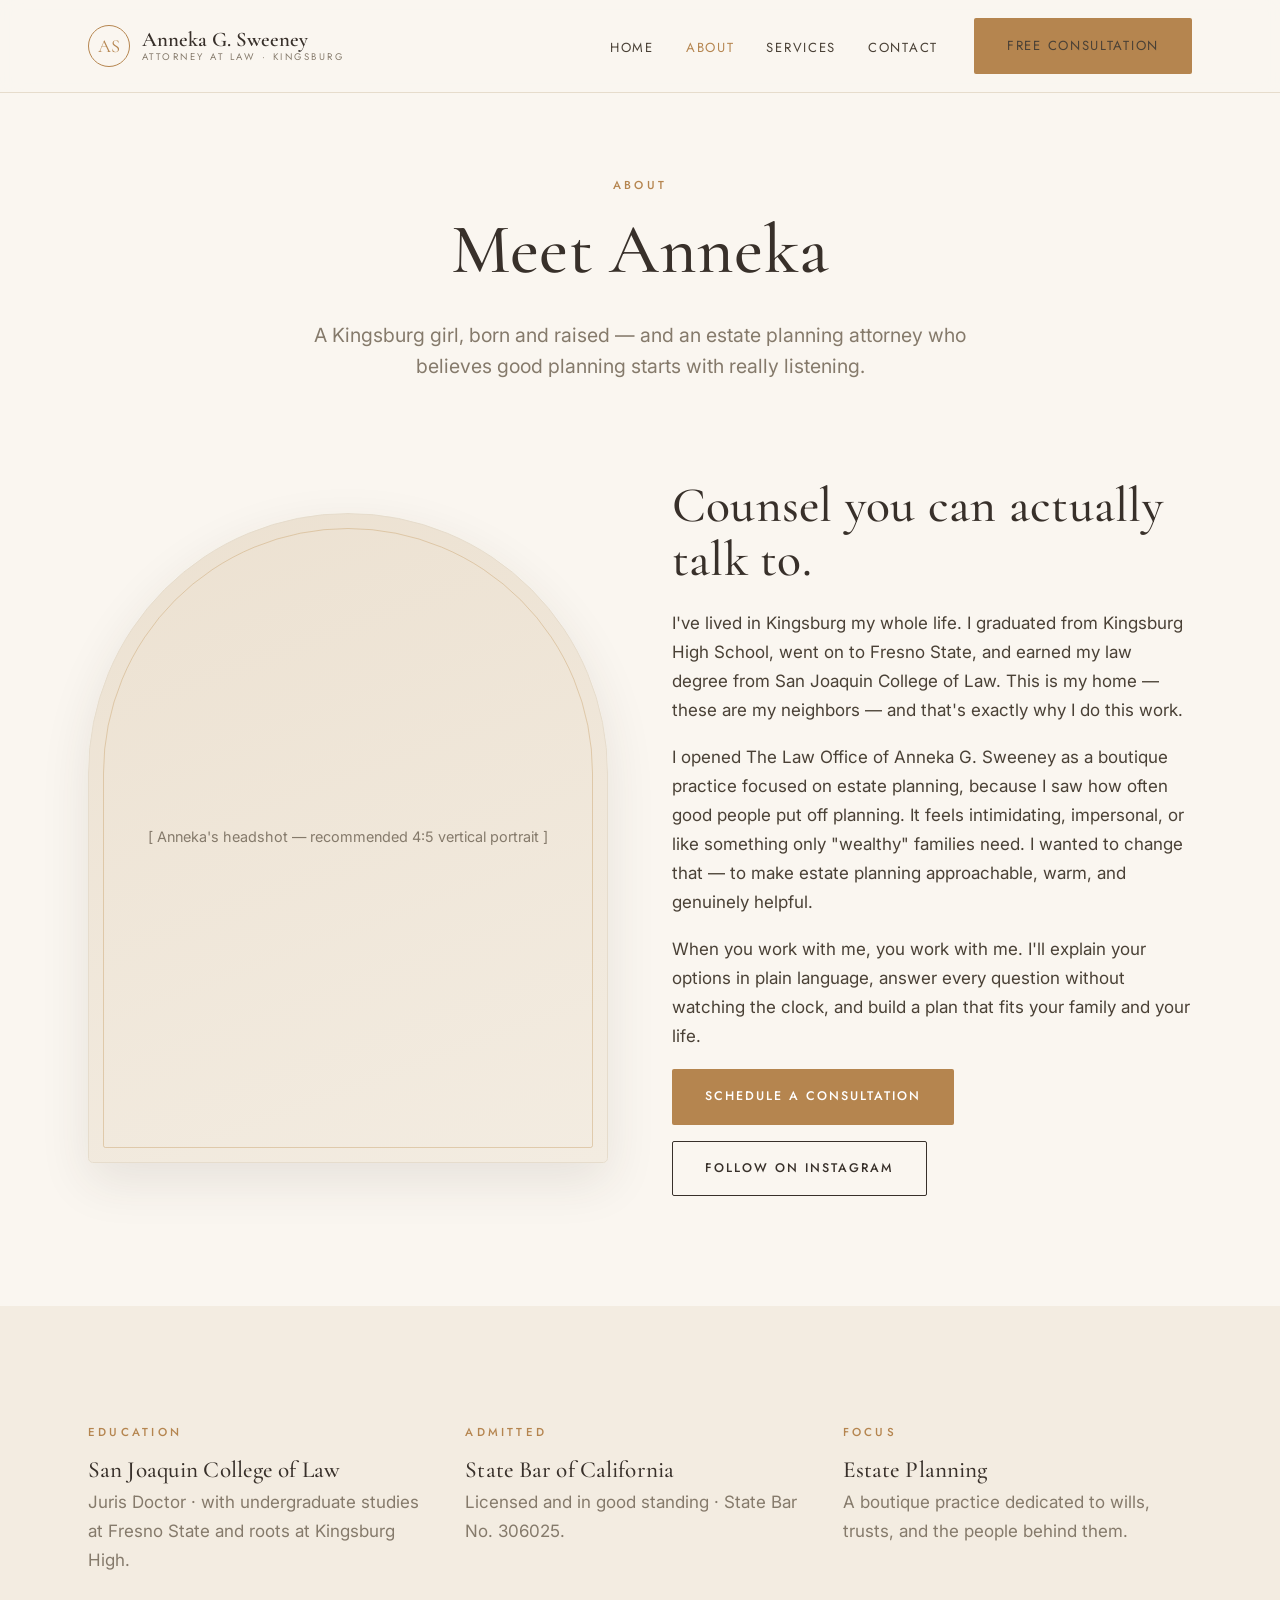
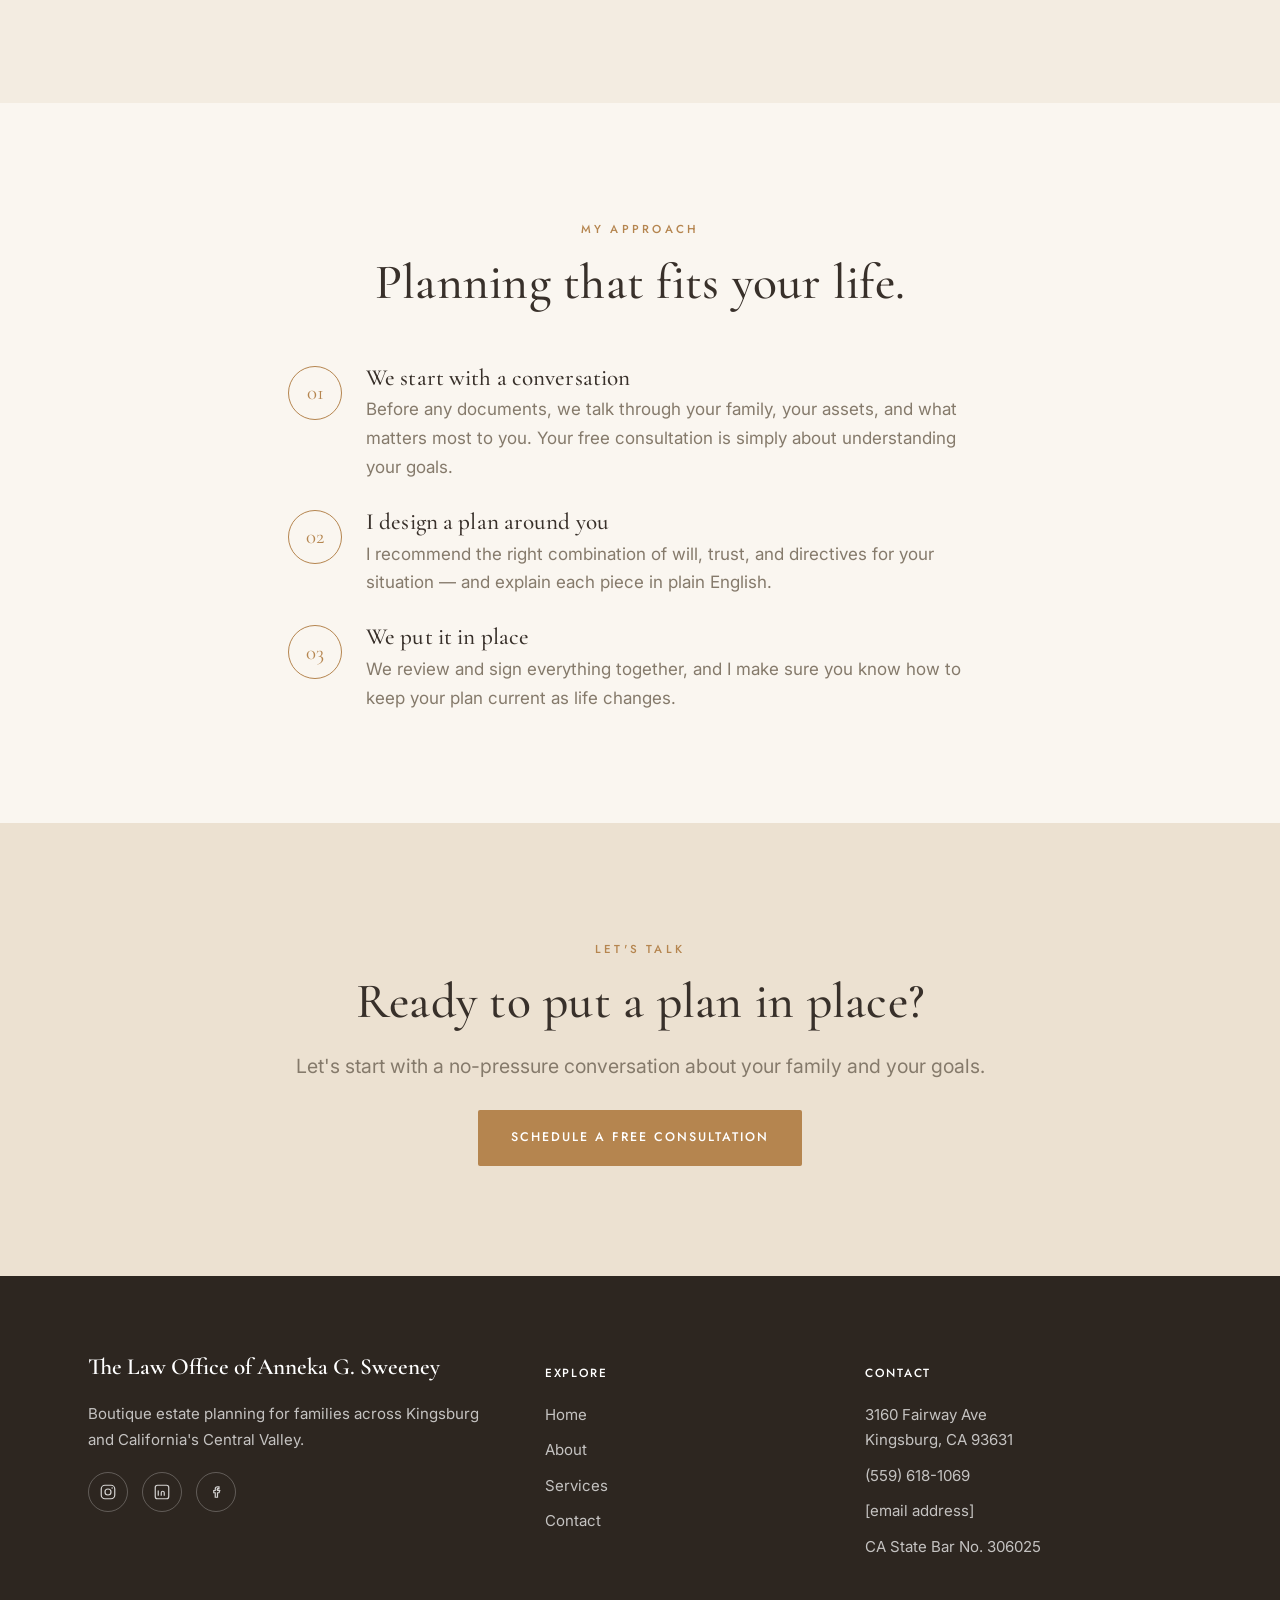
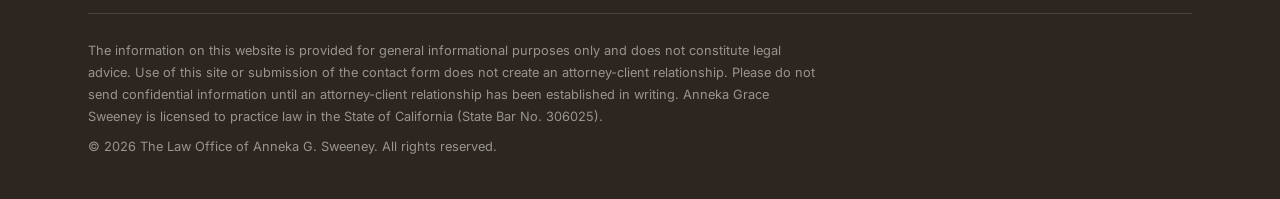
==== about.html @ fdfd40b7 "Initial site: The Law Office of Anneka G. Sweeney Static multi-page estate-planning site (Home/About" ====
<!DOCTYPE html>
<html lang="en">
<head>
  <meta charset="UTF-8" />
  <meta name="viewport" content="width=device-width, initial-scale=1.0" />
  <title>About Anneka G. Sweeney — Estate Planning Attorney in Kingsburg, CA</title>
  <meta name="description" content="Meet Anneka Grace Sweeney, a Kingsburg-raised estate planning attorney offering warm, personal counsel to Central Valley families." />
  <link rel="icon" href="favicon.svg" type="image/svg+xml" />
  <link rel="preconnect" href="https://fonts.googleapis.com" />
  <link rel="preconnect" href="https://fonts.gstatic.com" crossorigin />
  <link href="https://fonts.googleapis.com/css2?family=Cormorant+Garamond:ital,wght@0,400;0,500;0,600;1,400;1,500&family=Inter:wght@400;500&family=Jost:wght@300;400;500&display=swap" rel="stylesheet" />
  <link rel="stylesheet" href="css/styles.css" />
</head>
<body>
  <header class="site-header">
    <nav class="nav">
      <a href="index.html" class="brand" aria-label="The Law Office of Anneka G. Sweeney — home">
        <span class="brand__mark">AS</span>
        <span class="brand__text">
          <span class="brand__name">Anneka G. Sweeney</span>
          <span class="brand__tag">Attorney at Law · Kingsburg</span>
        </span>
      </a>
      <button class="nav__toggle" aria-label="Toggle menu" aria-expanded="false">
        <span></span><span></span><span></span>
      </button>
      <ul class="nav__links">
        <li><a href="index.html">Home</a></li>
        <li><a href="about.html" class="active">About</a></li>
        <li><a href="services.html">Services</a></li>
        <li><a href="contact.html">Contact</a></li>
        <li class="nav__cta"><a href="contact.html" class="btn btn--primary">Free Consultation</a></li>
      </ul>
    </nav>
  </header>

  <!-- ===== Page hero ===== -->
  <section class="section section--tight">
    <div class="container narrow center">
      <span class="eyebrow">About</span>
      <h1>Meet Anneka</h1>
      <p class="lead">A Kingsburg girl, born and raised — and an estate planning attorney who believes good planning starts with really listening.</p>
    </div>
  </section>

  <!-- ===== Bio ===== -->
  <section class="section" style="padding-top:0;">
    <div class="container split">
      <div class="reveal">
        <div class="portrait-arch">
          [ Anneka's headshot — recommended 4:5 vertical portrait ]
        </div>
      </div>
      <div class="reveal">
        <h2>Counsel you can actually talk to.</h2>
        <p>I've lived in Kingsburg my whole life. I graduated from Kingsburg High School, went on to Fresno State, and earned my law degree from San Joaquin College of Law. This is my home — these are my neighbors — and that's exactly why I do this work.</p>
        <p>I opened The Law Office of Anneka G. Sweeney as a boutique practice focused on estate planning, because I saw how often good people put off planning. It feels intimidating, impersonal, or like something only "wealthy" families need. I wanted to change that — to make estate planning approachable, warm, and genuinely helpful.</p>
        <p>When you work with me, you work with me. I'll explain your options in plain language, answer every question without watching the clock, and build a plan that fits your family and your life.</p>
        <div class="btn-row">
          <a href="contact.html" class="btn btn--primary">Schedule a Consultation</a>
          <a href="https://www.instagram.com/annekagrace" target="_blank" rel="noopener" class="btn btn--ghost">Follow on Instagram</a>
        </div>
      </div>
    </div>
  </section>

  <!-- ===== Credentials ===== -->
  <section class="section section--cream">
    <div class="container">
      <div class="grid grid--3">
        <div class="reveal">
          <span class="eyebrow">Education</span>
          <h3 style="margin-bottom:.2em;">San Joaquin College of Law</h3>
          <p style="color:var(--muted)">Juris Doctor · with undergraduate studies at Fresno State and roots at Kingsburg High.</p>
        </div>
        <div class="reveal">
          <span class="eyebrow">Admitted</span>
          <h3 style="margin-bottom:.2em;">State Bar of California</h3>
          <p style="color:var(--muted)">Licensed and in good standing · State Bar No. 306025.</p>
        </div>
        <div class="reveal">
          <span class="eyebrow">Focus</span>
          <h3 style="margin-bottom:.2em;">Estate Planning</h3>
          <p style="color:var(--muted)">A boutique practice dedicated to wills, trusts, and the people behind them.</p>
        </div>
      </div>
    </div>
  </section>

  <!-- ===== Approach ===== -->
  <section class="section">
    <div class="container narrow">
      <div class="sec-head center reveal">
        <span class="eyebrow">My Approach</span>
        <h2>Planning that fits your life.</h2>
      </div>
      <div class="steps">
        <div class="step reveal">
          <div>
            <h3>We start with a conversation</h3>
            <p>Before any documents, we talk through your family, your assets, and what matters most to you. Your free consultation is simply about understanding your goals.</p>
          </div>
        </div>
        <div class="step reveal">
          <div>
            <h3>I design a plan around you</h3>
            <p>I recommend the right combination of will, trust, and directives for your situation — and explain each piece in plain English.</p>
          </div>
        </div>
        <div class="step reveal">
          <div>
            <h3>We put it in place</h3>
            <p>We review and sign everything together, and I make sure you know how to keep your plan current as life changes.</p>
          </div>
        </div>
      </div>
    </div>
  </section>

  <!-- ===== CTA ===== -->
  <section class="section cta-band">
    <div class="container narrow reveal">
      <span class="eyebrow">Let's Talk</span>
      <h2>Ready to put a plan in place?</h2>
      <p class="lead" style="margin-bottom:28px;">Let's start with a no-pressure conversation about your family and your goals.</p>
      <a href="contact.html" class="btn btn--primary">Schedule a Free Consultation</a>
    </div>
  </section>

  <!-- ===== Footer ===== -->
  <footer class="site-footer">
    <div class="container">
      <div class="footer-grid">
        <div class="footer-brand">
          <span class="brand__name" style="font-family:var(--serif);">The Law Office of Anneka G. Sweeney</span>
          <p style="margin-top:14px;">Boutique estate planning for families across Kingsburg and California's Central Valley.</p>
          <div class="social">
            <a href="https://www.instagram.com/annekagrace" target="_blank" rel="noopener" aria-label="Instagram">
              <svg viewBox="0 0 24 24" fill="none" stroke="currentColor" stroke-width="1.6"><rect x="3" y="3" width="18" height="18" rx="5"/><circle cx="12" cy="12" r="4"/><circle cx="17.5" cy="6.5" r="1" fill="currentColor" stroke="none"/></svg>
            </a>
            <a href="#" target="_blank" rel="noopener" aria-label="LinkedIn (add URL)">
              <svg viewBox="0 0 24 24" fill="none" stroke="currentColor" stroke-width="1.6"><rect x="3" y="3" width="18" height="18" rx="3"/><path d="M7 10v7M7 7v.01M11 17v-4a2 2 0 014 0v4"/></svg>
            </a>
            <a href="#" target="_blank" rel="noopener" aria-label="Facebook (add URL)">
              <svg viewBox="0 0 24 24" fill="none" stroke="currentColor" stroke-width="1.6"><path d="M14 8h2V5h-2a3 3 0 00-3 3v2H9v3h2v6h3v-6h2l1-3h-3V8a1 1 0 011-1z"/></svg>
            </a>
          </div>
        </div>
        <div>
          <h4>Explore</h4>
          <ul>
            <li><a href="index.html">Home</a></li>
            <li><a href="about.html">About</a></li>
            <li><a href="services.html">Services</a></li>
            <li><a href="contact.html">Contact</a></li>
          </ul>
        </div>
        <div>
          <h4>Contact</h4>
          <ul>
            <li>3160 Fairway Ave<br />Kingsburg, CA 93631</li>
            <li><a href="tel:+15596181069">(559) 618-1069</a></li>
            <li><a href="mailto:[email]">[email&nbsp;address]</a></li>
            <li>CA State Bar No. 306025</li>
          </ul>
        </div>
      </div>
      <div class="footer-bottom">
        <p class="disclaimer">The information on this website is provided for general informational purposes only and does not constitute legal advice. Use of this site or submission of the contact form does not create an attorney-client relationship. Please do not send confidential information until an attorney-client relationship has been established in writing. Anneka Grace Sweeney is licensed to practice law in the State of California (State Bar No. 306025).</p>
        <p>&copy; <span id="year"></span> The Law Office of Anneka G. Sweeney. All rights reserved.</p>
      </div>
    </div>
  </footer>

  <script src="js/main.js"></script>
</body>
</html>
---- css/styles.css ----
/* =========================================================
   The Law Office of Anneka G. Sweeney
   Aesthetic: light · warm · airy · boutique  (inspired by @annekagrace)
   Type: Cormorant Garamond (display) · Jost (labels) · Inter (body)
   ========================================================= */

:root {
  --ivory: #faf6f0;      /* page background */
  --cream: #f3ece1;      /* alternating sections */
  --sand:  #ece1d1;      /* deeper warm neutral */
  --taupe: #b9a78f;
  --accent: #b5854f;     /* warm camel / caramel */
  --accent-soft: #cda978;
  --sage: #8b9885;       /* muted sage, subtle secondary */
  --heading: #38302a;    /* warm near-black for headings */
  --ink: #4a4136;        /* body text */
  --muted: #857a6b;      /* secondary text */
  --line: #e6dccc;       /* hairlines */
  --white: #ffffff;

  --maxw: 1160px;
  --radius: 14px;
  --shadow: 0 18px 50px rgba(56, 48, 42, 0.10);
  --shadow-sm: 0 8px 24px rgba(56, 48, 42, 0.07);

  --serif: "Cormorant Garamond", Georgia, "Times New Roman", serif;
  --label: "Jost", -apple-system, BlinkMacSystemFont, "Segoe UI", sans-serif;
  --body: "Inter", -apple-system, BlinkMacSystemFont, "Segoe UI", Roboto, sans-serif;
}

/* ---------- Reset ---------- */
*, *::before, *::after { box-sizing: border-box; }
html { scroll-behavior: smooth; }
body {
  margin: 0;
  font-family: var(--body);
  color: var(--ink);
  background: var(--ivory);
  line-height: 1.7;
  font-size: 17px;
  -webkit-font-smoothing: antialiased;
  text-rendering: optimizeLegibility;
}
img { max-width: 100%; display: block; }
a { color: var(--accent); text-decoration: none; transition: color .2s ease; }
a:hover { color: var(--heading); }

h1, h2, h3 {
  font-family: var(--serif);
  font-weight: 500;
  line-height: 1.08;
  color: var(--heading);
  margin: 0 0 0.45em;
  letter-spacing: 0.005em;
}
h1 { font-size: clamp(2.6rem, 6vw, 4.4rem); }
h2 { font-size: clamp(2rem, 4.5vw, 3.1rem); }
h3 { font-size: 1.45rem; }
p { margin: 0 0 1.1em; }

.container { width: 100%; max-width: var(--maxw); margin: 0 auto; padding: 0 28px; }
.narrow { max-width: 760px; }
.center { text-align: center; }

.eyebrow {
  font-family: var(--label);
  text-transform: uppercase;
  letter-spacing: 0.28em;
  font-size: 0.72rem;
  font-weight: 500;
  color: var(--accent);
  margin-bottom: 1rem;
  display: inline-block;
}
.lead { font-size: 1.22rem; color: var(--muted); line-height: 1.6; }
.serif-accent { font-family: var(--serif); font-style: italic; color: var(--accent); }

.section { padding: 110px 0; }
.section--tight { padding: 76px 0; }
.section--cream { background: var(--cream); }
.section--sand { background: var(--sand); }

/* ---------- Buttons ---------- */
.btn {
  display: inline-block;
  font-family: var(--label);
  font-weight: 500;
  font-size: 0.78rem;
  text-transform: uppercase;
  letter-spacing: 0.16em;
  padding: 16px 32px;
  border-radius: 2px;
  border: 1px solid transparent;
  cursor: pointer;
  transition: all 0.25s ease;
}
.btn--primary { background: var(--accent); color: #fff; }
.btn--primary:hover { background: var(--heading); color: #fff; }
.btn--ghost { background: transparent; border-color: var(--heading); color: var(--heading); }
.btn--ghost:hover { background: var(--heading); color: var(--ivory); }
.btn--light { background: var(--white); color: var(--heading); border-color: var(--line); }
.btn--light:hover { background: var(--cream); }
.btn-row { display: flex; gap: 16px; flex-wrap: wrap; }

/* ---------- Header / Nav ---------- */
.site-header {
  position: sticky; top: 0; z-index: 50;
  background: rgba(250, 246, 240, 0.85);
  backdrop-filter: blur(10px);
  border-bottom: 1px solid var(--line);
}
.nav {
  display: flex; align-items: center; justify-content: space-between;
  padding: 18px 28px; max-width: var(--maxw); margin: 0 auto;
}
.brand { display: flex; align-items: center; gap: 12px; }
.brand__mark {
  width: 42px; height: 42px; flex: 0 0 auto;
  border: 1px solid var(--accent); border-radius: 50%;
  display: flex; align-items: center; justify-content: center;
  font-family: var(--serif); font-size: 1.15rem; color: var(--accent);
}
.brand__text { display: flex; flex-direction: column; line-height: 1.1; }
.brand__name { font-family: var(--serif); font-size: 1.3rem; color: var(--heading); font-weight: 600; }
.brand__tag { font-family: var(--label); font-size: 0.6rem; letter-spacing: 0.26em; text-transform: uppercase; color: var(--muted); }

.nav__links { display: flex; align-items: center; gap: 32px; list-style: none; margin: 0; padding: 0; }
.nav__links a {
  font-family: var(--label); font-weight: 400; font-size: 0.82rem;
  text-transform: uppercase; letter-spacing: 0.13em; color: var(--ink);
}
.nav__links a:hover, .nav__links a.active { color: var(--accent); }
.nav__cta { margin-left: 4px; }

.nav__toggle { display: none; background: none; border: 0; cursor: pointer; padding: 8px; }
.nav__toggle span { display: block; width: 26px; height: 1.5px; background: var(--heading); margin: 6px 0; transition: .25s; }

/* ---------- Hero ---------- */
.hero {
  background:
    radial-gradient(60% 80% at 85% 10%, rgba(205,169,120,0.18), transparent 60%),
    linear-gradient(180deg, var(--ivory), var(--cream));
  padding: 84px 0 96px;
  overflow: hidden;
}
.hero__grid { display: grid; grid-template-columns: 1.05fr 0.95fr; gap: 70px; align-items: center; }
.hero h1 { margin-bottom: 0.3em; }
.hero p { color: var(--muted); font-size: 1.2rem; max-width: 48ch; }
.hero__actions { margin-top: 34px; }

/* Arched portrait frame (boutique signature) */
.portrait-arch {
  position: relative;
  aspect-ratio: 4 / 5;
  border-radius: 999px 999px 18px 18px;
  background: linear-gradient(160deg, var(--sand), var(--cream));
  border: 1px solid var(--line);
  display: flex; align-items: center; justify-content: center;
  color: var(--muted); font-size: 0.9rem; text-align: center; padding: 28px;
  box-shadow: var(--shadow);
  overflow: hidden;
}
.portrait-arch::after {
  content: ""; position: absolute; inset: 14px;
  border: 1px solid var(--accent-soft); border-radius: 999px 999px 10px 10px;
  opacity: 0.5; pointer-events: none;
}
.portrait-arch img { width: 100%; height: 100%; object-fit: cover; }

/* ---------- Split / About ---------- */
.split { display: grid; grid-template-columns: 1fr 1fr; gap: 64px; align-items: center; }
.split--wide-text { grid-template-columns: 0.9fr 1.1fr; }

/* ---------- Cards ---------- */
.grid { display: grid; gap: 28px; }
.grid--3 { grid-template-columns: repeat(3, 1fr); }
.grid--2 { grid-template-columns: repeat(2, 1fr); }
.card {
  background: var(--white);
  border: 1px solid var(--line);
  border-radius: var(--radius);
  padding: 38px 32px;
  transition: transform .25s ease, box-shadow .25s ease;
}
.card:hover { transform: translateY(-6px); box-shadow: var(--shadow); }
.card__icon {
  width: 52px; height: 52px; border-radius: 50%;
  background: var(--cream); color: var(--accent);
  display: flex; align-items: center; justify-content: center; margin-bottom: 20px;
}
.card__icon svg { width: 24px; height: 24px; }
.card h3 { margin-bottom: 0.35em; }
.card p { color: var(--muted); margin-bottom: 0; font-size: 0.99rem; }

/* ---------- Section heading block ---------- */
.sec-head { max-width: 640px; margin: 0 auto 56px; }
.sec-head.left { margin-left: 0; }

/* ---------- Stats ---------- */
.stats { display: grid; grid-template-columns: repeat(3, 1fr); gap: 40px; text-align: center; }
.stat__num { font-family: var(--serif); font-size: 3rem; color: var(--accent); line-height: 1; margin-bottom: 8px; }
.stat__label { color: var(--muted); font-size: 0.96rem; }

/* ---------- Process ---------- */
.steps { counter-reset: step; display: grid; gap: 28px; }
.step { display: flex; gap: 24px; align-items: flex-start; }
.step::before {
  counter-increment: step; content: counter(step, decimal-leading-zero);
  flex: 0 0 auto; width: 54px; height: 54px; border-radius: 50%;
  border: 1px solid var(--accent); color: var(--accent);
  font-family: var(--serif); font-size: 1.3rem;
  display: flex; align-items: center; justify-content: center;
}
.step h3 { margin-bottom: 0.2em; }
.step p { color: var(--muted); margin-bottom: 0; }

/* ---------- Quote ---------- */
.quote { max-width: 820px; margin: 0 auto; text-align: center; }
.quote blockquote {
  font-family: var(--serif); font-style: italic; font-size: clamp(1.6rem, 3.5vw, 2.4rem);
  line-height: 1.3; color: var(--heading); margin: 0 0 24px;
}
.quote blockquote::before { content: "\201C"; color: var(--accent-soft); }
.quote blockquote::after { content: "\201D"; color: var(--accent-soft); }
.quote cite { font-family: var(--label); font-style: normal; text-transform: uppercase; letter-spacing: 0.2em; font-size: 0.78rem; color: var(--muted); }

/* ---------- Service detail list ---------- */
.service-detail { border-top: 1px solid var(--line); padding: 34px 0; display: grid; grid-template-columns: 0.4fr 1fr; gap: 30px; }
.service-detail:last-child { border-bottom: 1px solid var(--line); }
.service-detail h3 { margin: 0; color: var(--heading); }
.service-detail p { color: var(--muted); margin: 0; }

/* ---------- FAQ ---------- */
.faq { max-width: 820px; margin: 0 auto; }
.faq details {
  border-bottom: 1px solid var(--line);
  padding: 22px 0;
}
.faq summary {
  font-family: var(--serif); font-size: 1.3rem; color: var(--heading);
  cursor: pointer; list-style: none; display: flex; justify-content: space-between; align-items: center; gap: 20px;
}
.faq summary::-webkit-details-marker { display: none; }
.faq summary::after { content: "+"; font-family: var(--body); color: var(--accent); font-size: 1.5rem; transition: transform .25s ease; }
.faq details[open] summary::after { transform: rotate(45deg); }
.faq details p { color: var(--muted); margin: 16px 0 0; }

/* ---------- CTA band ---------- */
.cta-band { background: var(--sand); text-align: center; }
.cta-band .eyebrow { color: var(--accent); }

/* ---------- Contact ---------- */
.contact-grid { display: grid; grid-template-columns: 1.1fr 0.9fr; gap: 56px; align-items: start; }
.field { margin-bottom: 20px; }
.field label { display: block; font-family: var(--label); font-weight: 500; font-size: 0.74rem; text-transform: uppercase; letter-spacing: 0.1em; margin-bottom: 8px; color: var(--heading); }
.field input, .field textarea, .field select {
  width: 100%; padding: 14px 16px; border: 1px solid var(--line); border-radius: 4px;
  font-family: var(--body); font-size: 1rem; background: var(--white); color: var(--ink);
}
.field input:focus, .field textarea:focus, .field select:focus {
  outline: none; border-color: var(--accent); box-shadow: 0 0 0 3px rgba(181,133,79,0.14);
}
.contact-card { background: var(--white); border: 1px solid var(--line); border-radius: var(--radius); padding: 36px; box-shadow: var(--shadow-sm); }
.contact-card dl { margin: 0; }
.contact-card dt { font-family: var(--label); font-weight: 500; color: var(--heading); margin-top: 18px; font-size: 0.72rem; text-transform: uppercase; letter-spacing: 0.12em; }
.contact-card dt:first-child { margin-top: 0; }
.contact-card dd { margin: 5px 0 0; color: var(--muted); }
.map-embed { margin-top: 24px; border-radius: var(--radius); overflow: hidden; border: 1px solid var(--line); }
.map-embed iframe { display: block; width: 100%; height: 240px; border: 0; }
.form-note { font-size: 0.82rem; color: var(--muted); }

/* ---------- Social ---------- */
.social { display: flex; gap: 14px; }
.social a {
  width: 40px; height: 40px; border-radius: 50%; border: 1px solid var(--line);
  display: flex; align-items: center; justify-content: center; color: var(--ink);
}
.social a:hover { background: var(--accent); border-color: var(--accent); color: #fff; }
.social svg { width: 18px; height: 18px; }

/* ---------- Footer ---------- */
.site-footer { background: #2d2620; color: rgba(255,255,255,0.72); padding: 72px 0 32px; font-size: 0.94rem; }
.footer-grid { display: grid; grid-template-columns: 1.5fr 1fr 1.2fr; gap: 48px; margin-bottom: 44px; }
.site-footer h4 { font-family: var(--label); color: #fff; font-size: 0.74rem; text-transform: uppercase; letter-spacing: 0.16em; margin-bottom: 18px; font-weight: 500; }
.site-footer a { color: rgba(255,255,255,0.72); }
.site-footer a:hover { color: var(--accent-soft); }
.site-footer ul { list-style: none; padding: 0; margin: 0; }
.site-footer li { margin-bottom: 10px; }
.footer-brand .brand__name { color: #fff; font-size: 1.45rem; }
.footer-brand .social { margin-top: 20px; }
.footer-brand .social a { border-color: rgba(255,255,255,0.25); color: rgba(255,255,255,0.8); }
.footer-bottom { border-top: 1px solid rgba(255,255,255,0.14); padding-top: 26px; font-size: 0.8rem; color: rgba(255,255,255,0.5); }
.footer-bottom p { margin: 0 0 0.7em; }
.disclaimer { max-width: 92ch; }

/* ---------- Scroll reveal ---------- */
.reveal { opacity: 0; transform: translateY(22px); transition: opacity .8s ease, transform .8s ease; }
.reveal.in { opacity: 1; transform: none; }
@media (prefers-reduced-motion: reduce) {
  .reveal { opacity: 1; transform: none; transition: none; }
  html { scroll-behavior: auto; }
}

/* ---------- Responsive ---------- */
@media (max-width: 900px) {
  .section { padding: 76px 0; }
  .hero__grid { grid-template-columns: 1fr; gap: 48px; }
  .hero__media { order: -1; max-width: 360px; margin: 0 auto; width: 100%; }
  .grid--3, .grid--2 { grid-template-columns: 1fr; }
  .split, .split--wide-text { grid-template-columns: 1fr; gap: 40px; }
  .contact-grid { grid-template-columns: 1fr; gap: 40px; }
  .footer-grid { grid-template-columns: 1fr; gap: 32px; }
  .stats { grid-template-columns: 1fr; gap: 30px; }
  .service-detail { grid-template-columns: 1fr; gap: 10px; }

  .nav__toggle { display: block; }
  .nav__links {
    position: absolute; top: 100%; left: 0; right: 0;
    flex-direction: column; align-items: flex-start; gap: 0;
    background: var(--ivory); border-bottom: 1px solid var(--line);
    padding: 8px 28px 20px; display: none;
  }
  .nav__links.open { display: flex; }
  .nav__links li { width: 100%; padding: 12px 0; border-bottom: 1px solid var(--line); }
  .nav__cta { margin: 14px 0 0; }
}
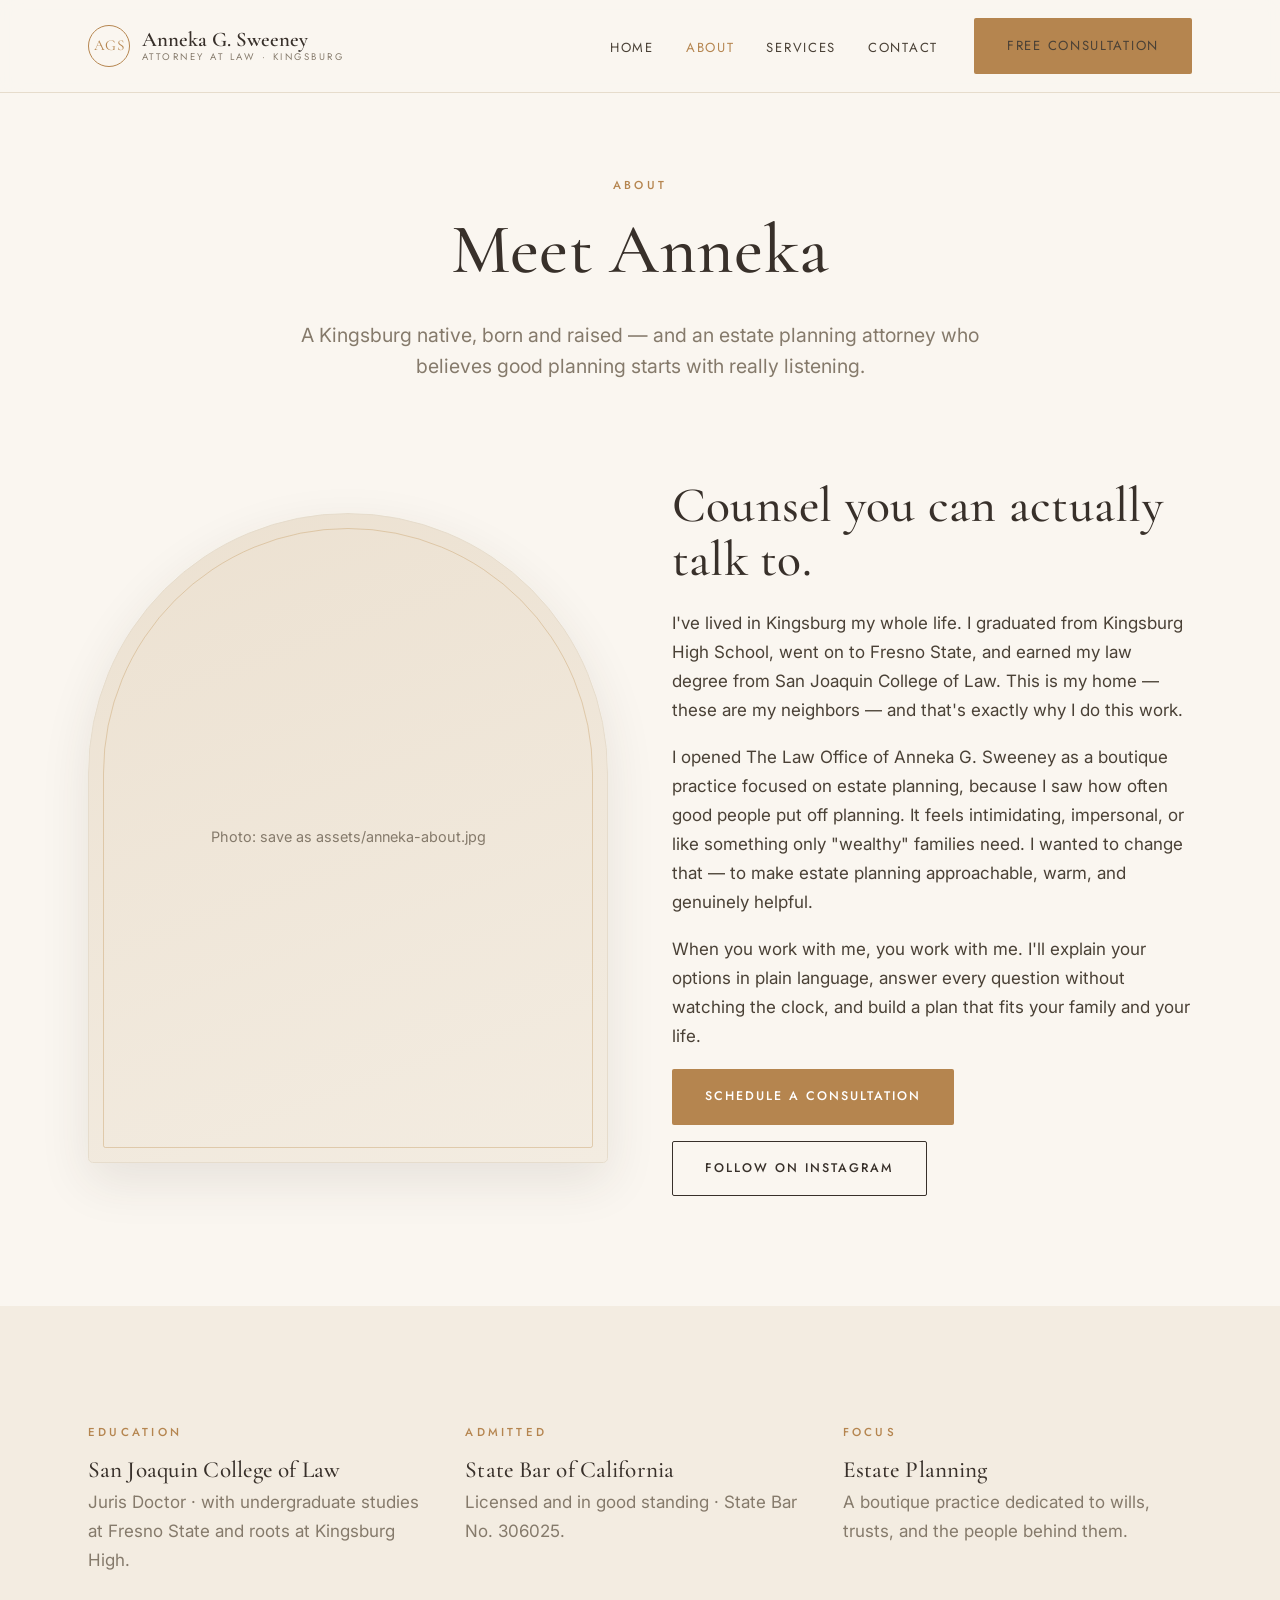
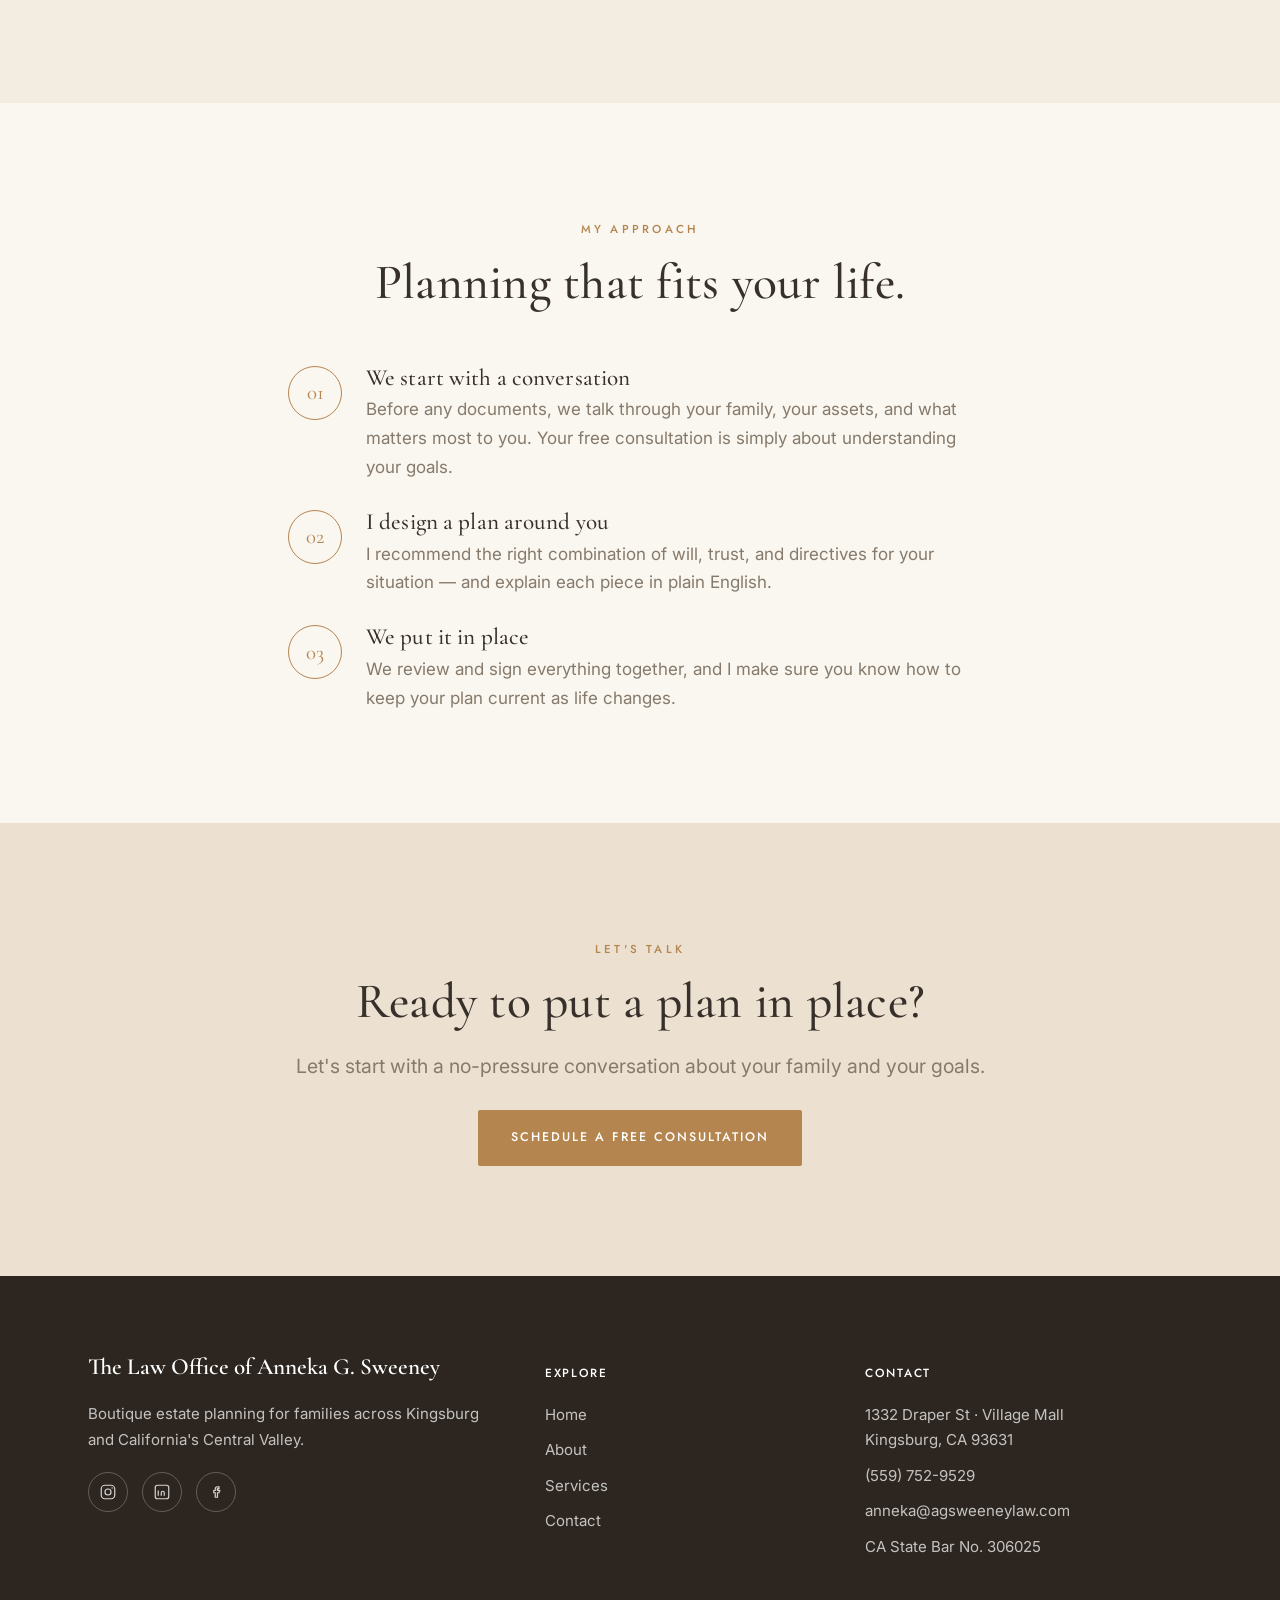
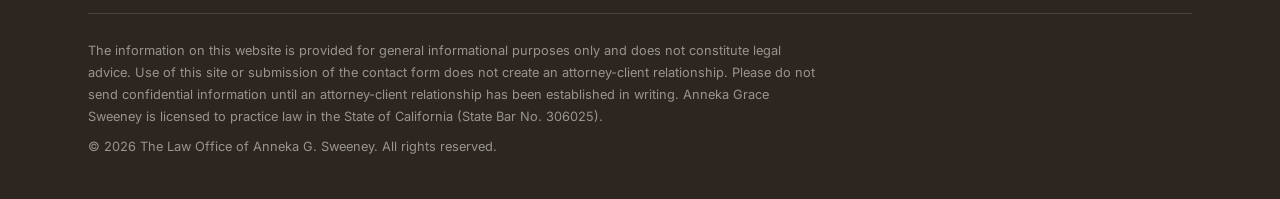
==== commit d9df2aca: "Apply Anneka's feedback round 1 - Real contact info: 1332 Draper St (Village Mall), P.O. Box 64 mail" ====
--- a/about.html
+++ b/about.html
@@ -15,7 +15,7 @@
   <header class="site-header">
     <nav class="nav">
       <a href="index.html" class="brand" aria-label="The Law Office of Anneka G. Sweeney — home">
-        <span class="brand__mark">AS</span>
+        <span class="brand__mark">AGS</span>
         <span class="brand__text">
           <span class="brand__name">Anneka G. Sweeney</span>
           <span class="brand__tag">Attorney at Law · Kingsburg</span>
@@ -39,7 +39,7 @@
     <div class="container narrow center">
       <span class="eyebrow">About</span>
       <h1>Meet Anneka</h1>
-      <p class="lead">A Kingsburg girl, born and raised — and an estate planning attorney who believes good planning starts with really listening.</p>
+      <p class="lead">A Kingsburg native, born and raised — and an estate planning attorney who believes good planning starts with really listening.</p>
     </div>
   </section>
 
@@ -48,7 +48,8 @@
     <div class="container split">
       <div class="reveal">
         <div class="portrait-arch">
-          [ Anneka's headshot — recommended 4:5 vertical portrait ]
+          <img src="assets/anneka-about.jpg" alt="Anneka G. Sweeney, Kingsburg estate planning attorney" onerror="this.remove()" />
+          <span class="portrait-fallback">Photo: save as assets/anneka-about.jpg</span>
         </div>
       </div>
       <div class="reveal">
@@ -158,9 +159,9 @@
         <div>
           <h4>Contact</h4>
           <ul>
-            <li>3160 Fairway Ave<br />Kingsburg, CA 93631</li>
-            <li><a href="tel:+15596181069">(559) 618-1069</a></li>
-            <li><a href="mailto:[email]">[email&nbsp;address]</a></li>
+            <li>1332 Draper St · Village Mall<br />Kingsburg, CA 93631</li>
+            <li><a href="tel:+15597529529">(559) 752-9529</a></li>
+            <li><a href="mailto:anneka@agsweeneylaw.com">anneka@agsweeneylaw.com</a></li>
             <li>CA State Bar No. 306025</li>
           </ul>
         </div>
--- a/css/styles.css
+++ b/css/styles.css
@@ -118,7 +118,7 @@
   width: 42px; height: 42px; flex: 0 0 auto;
   border: 1px solid var(--accent); border-radius: 50%;
   display: flex; align-items: center; justify-content: center;
-  font-family: var(--serif); font-size: 1.15rem; color: var(--accent);
+  font-family: var(--serif); font-size: 0.95rem; letter-spacing: 0.02em; color: var(--accent);
 }
 .brand__text { display: flex; flex-direction: column; line-height: 1.1; }
 .brand__name { font-family: var(--serif); font-size: 1.3rem; color: var(--heading); font-weight: 600; }
@@ -165,7 +165,7 @@
   border: 1px solid var(--accent-soft); border-radius: 999px 999px 10px 10px;
   opacity: 0.5; pointer-events: none;
 }
-.portrait-arch img { width: 100%; height: 100%; object-fit: cover; }
+.portrait-arch img { position: absolute; inset: 0; width: 100%; height: 100%; object-fit: cover; }
 
 /* ---------- Split / About ---------- */
 .split { display: grid; grid-template-columns: 1fr 1fr; gap: 64px; align-items: center; }
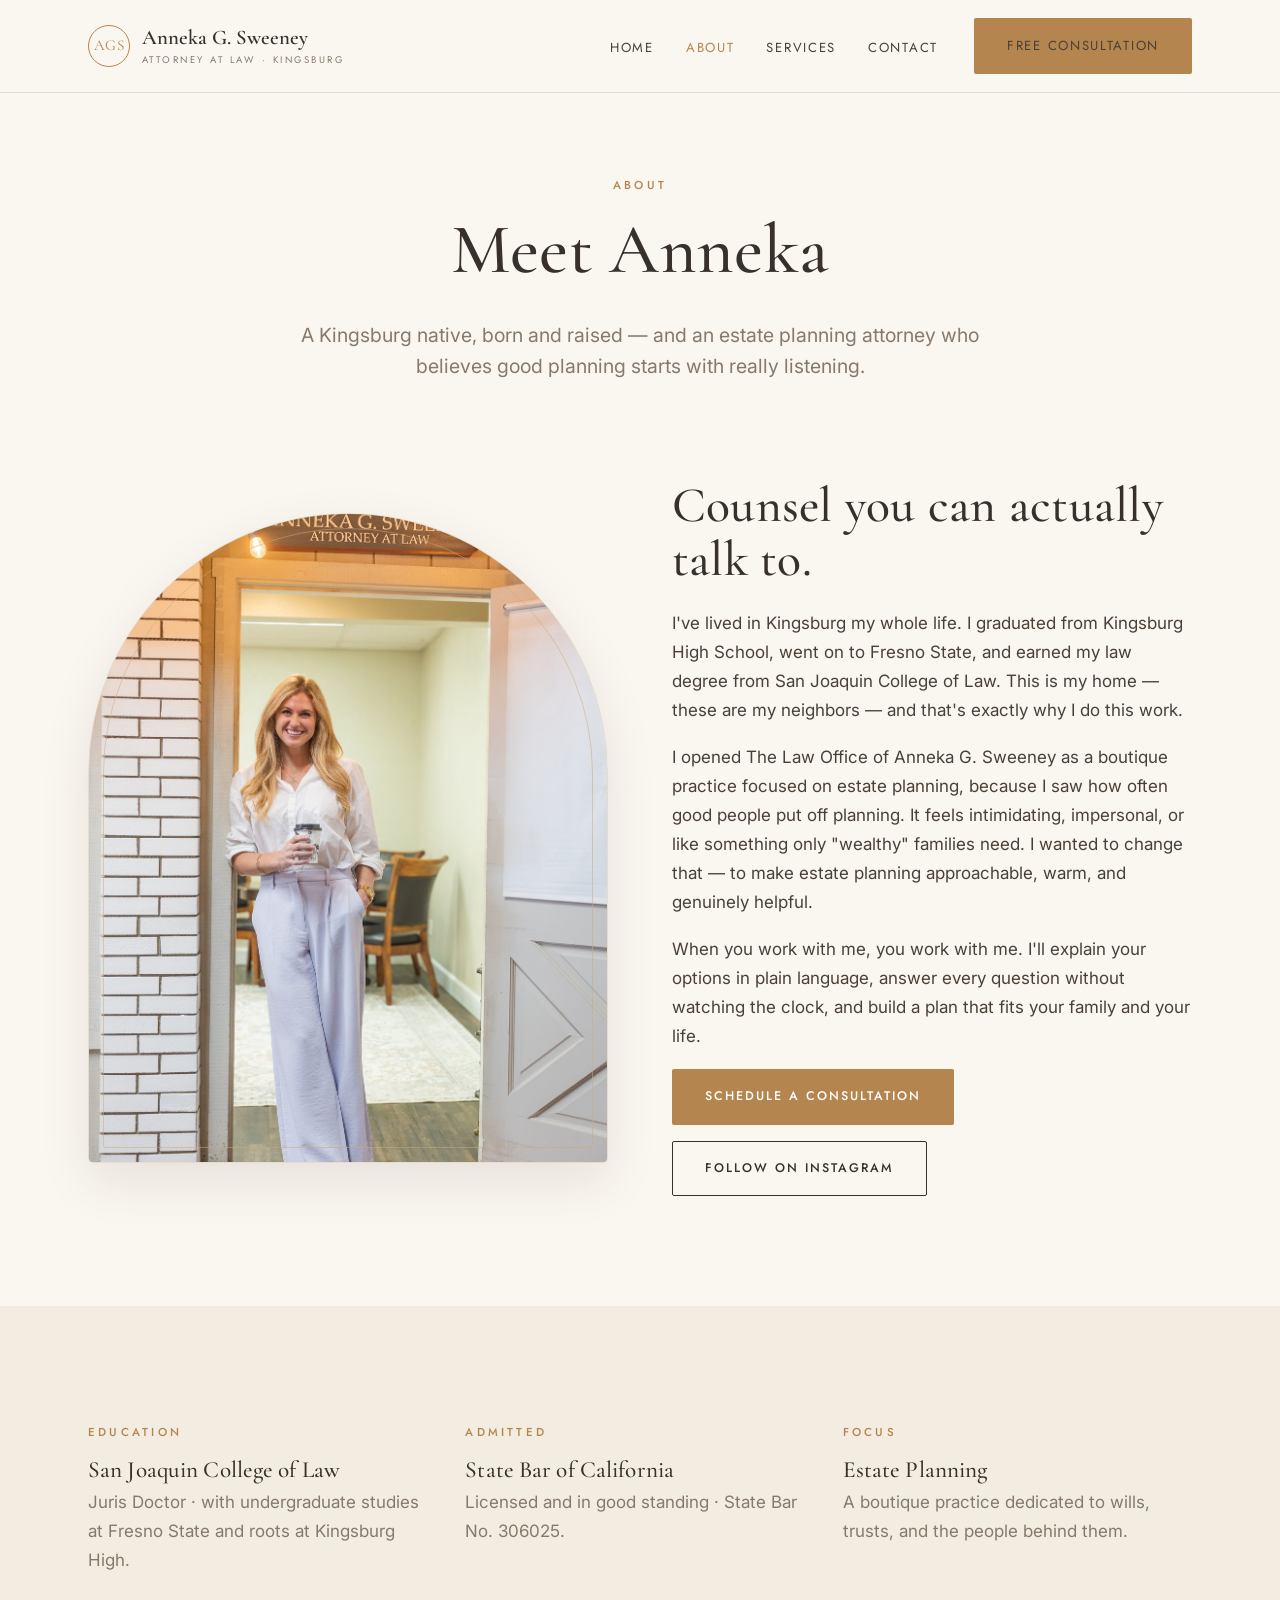
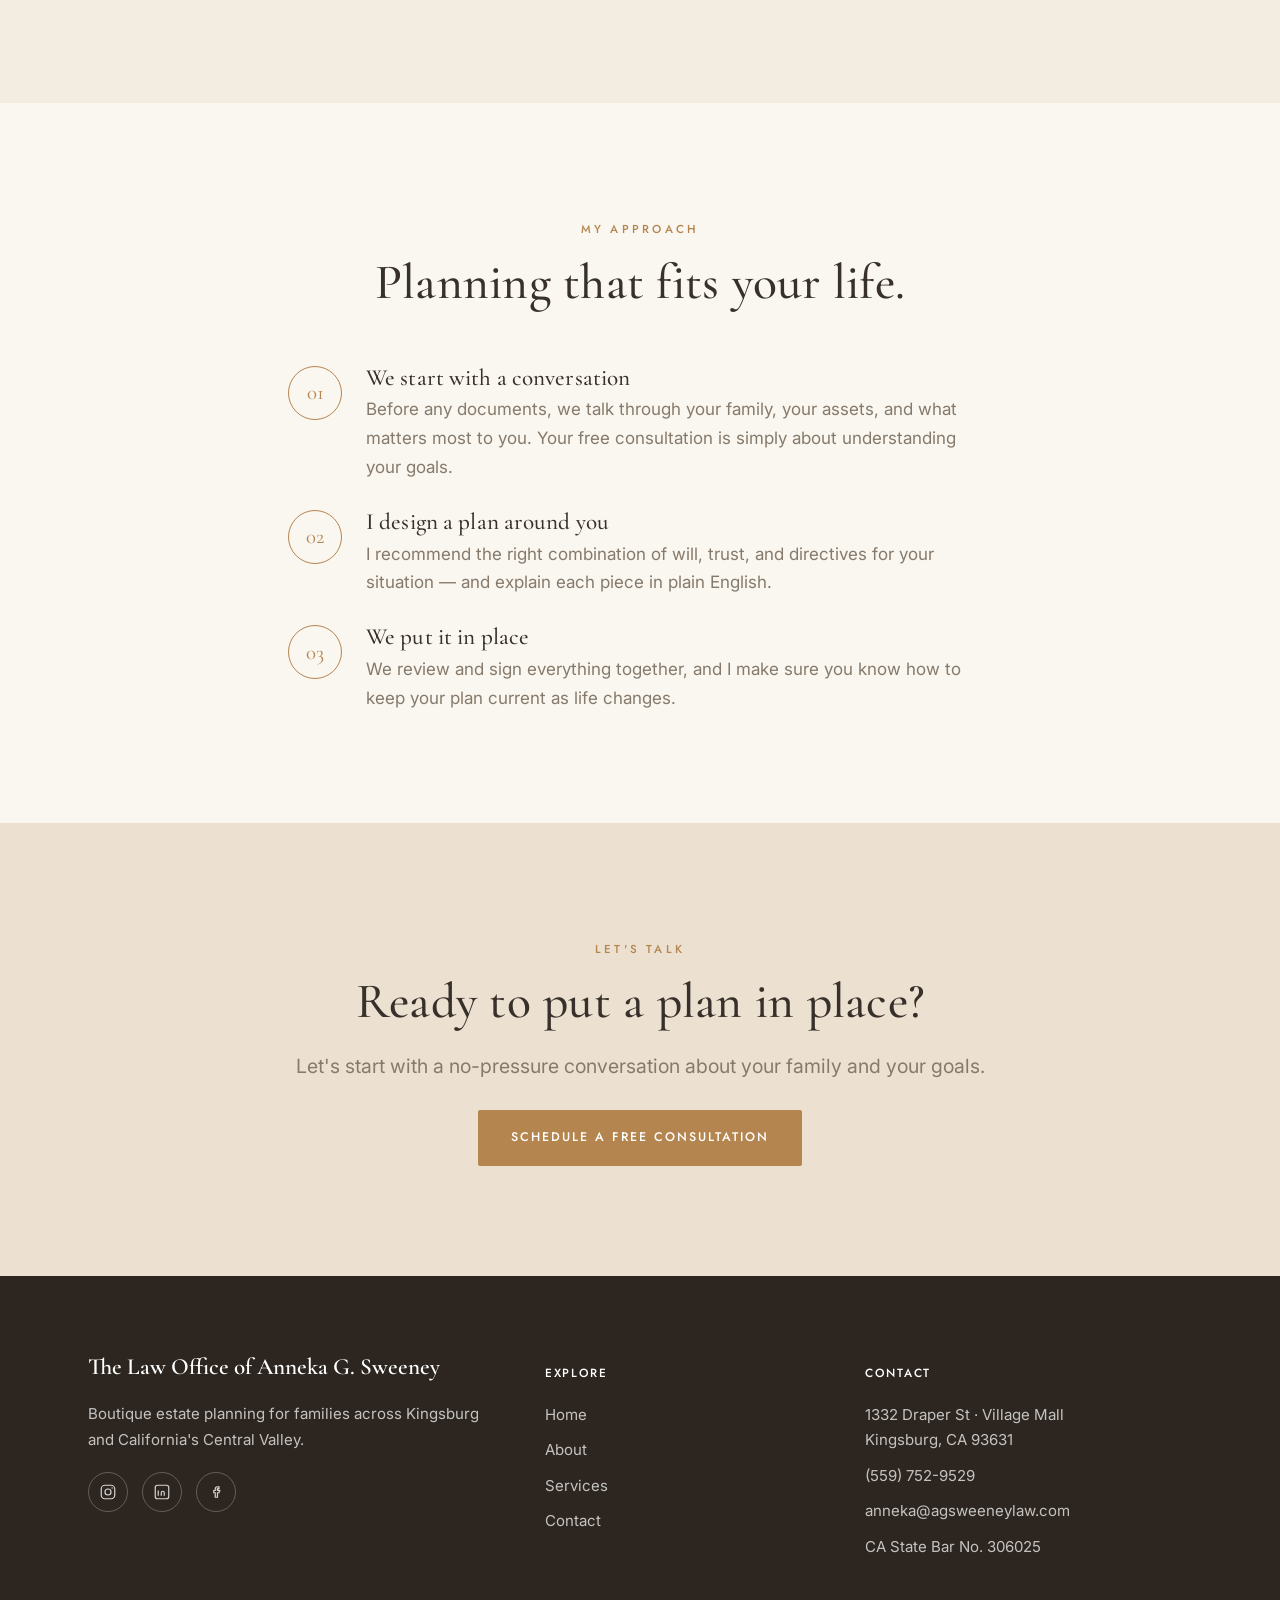
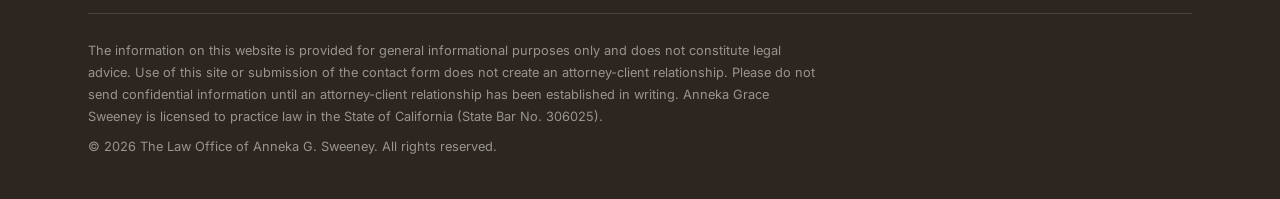
==== commit 873b9bba: "Link Anneka's LinkedIn in footer social icons Co-Authored-By: Claude Opus 4.8 <noreply@anthropic.com" ====
--- a/about.html
+++ b/about.html
@@ -139,7 +139,7 @@
             <a href="https://www.instagram.com/annekagrace" target="_blank" rel="noopener" aria-label="Instagram">
               <svg viewBox="0 0 24 24" fill="none" stroke="currentColor" stroke-width="1.6"><rect x="3" y="3" width="18" height="18" rx="5"/><circle cx="12" cy="12" r="4"/><circle cx="17.5" cy="6.5" r="1" fill="currentColor" stroke="none"/></svg>
             </a>
-            <a href="#" target="_blank" rel="noopener" aria-label="LinkedIn (add URL)">
+            <a href="https://www.linkedin.com/in/anneka-sweeney-03a51265/" target="_blank" rel="noopener" aria-label="LinkedIn">
               <svg viewBox="0 0 24 24" fill="none" stroke="currentColor" stroke-width="1.6"><rect x="3" y="3" width="18" height="18" rx="3"/><path d="M7 10v7M7 7v.01M11 17v-4a2 2 0 014 0v4"/></svg>
             </a>
             <a href="#" target="_blank" rel="noopener" aria-label="Facebook (add URL)">
--- a/css/styles.css
+++ b/css/styles.css
@@ -120,7 +120,7 @@
   display: flex; align-items: center; justify-content: center;
   font-family: var(--serif); font-size: 0.95rem; letter-spacing: 0.02em; color: var(--accent);
 }
-.brand__text { display: flex; flex-direction: column; line-height: 1.1; }
+.brand__text { display: flex; flex-direction: column; line-height: 1.15; gap: 5px; }
 .brand__name { font-family: var(--serif); font-size: 1.3rem; color: var(--heading); font-weight: 600; }
 .brand__tag { font-family: var(--label); font-size: 0.6rem; letter-spacing: 0.26em; text-transform: uppercase; color: var(--muted); }
 
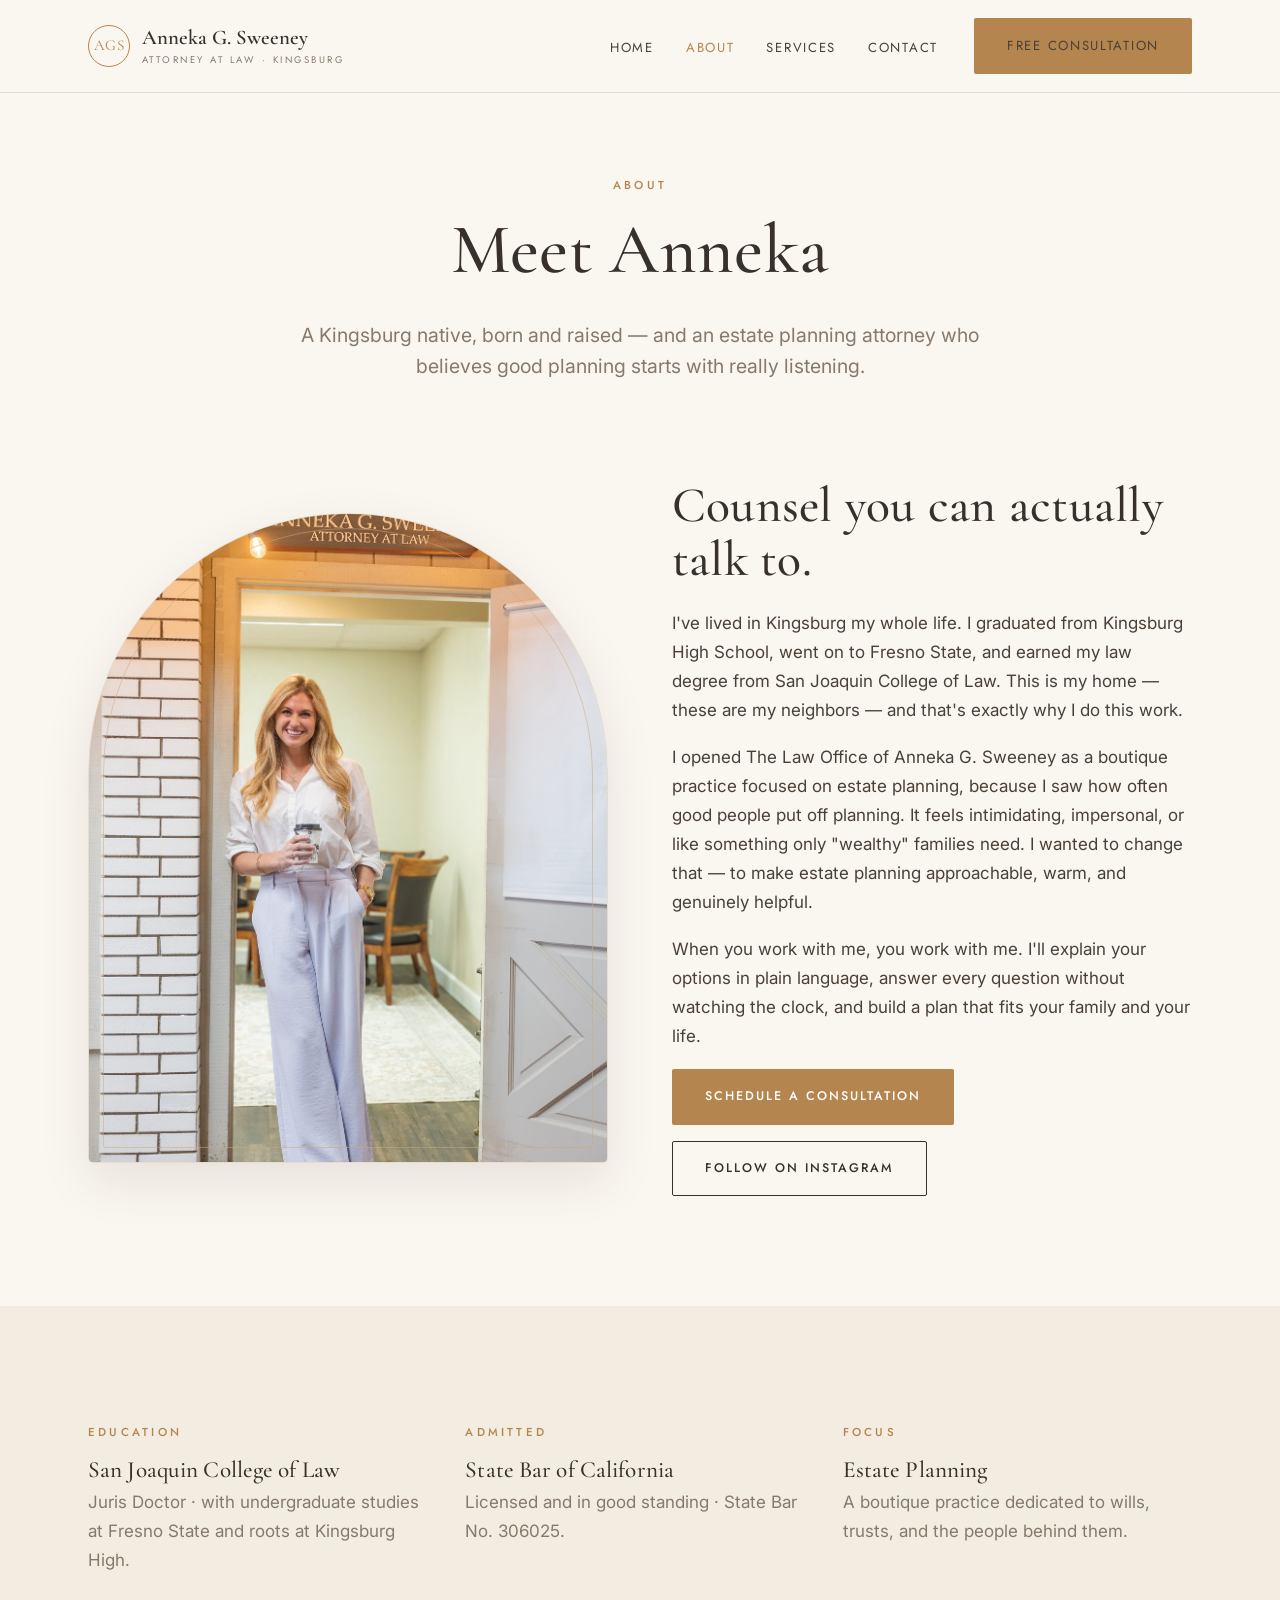
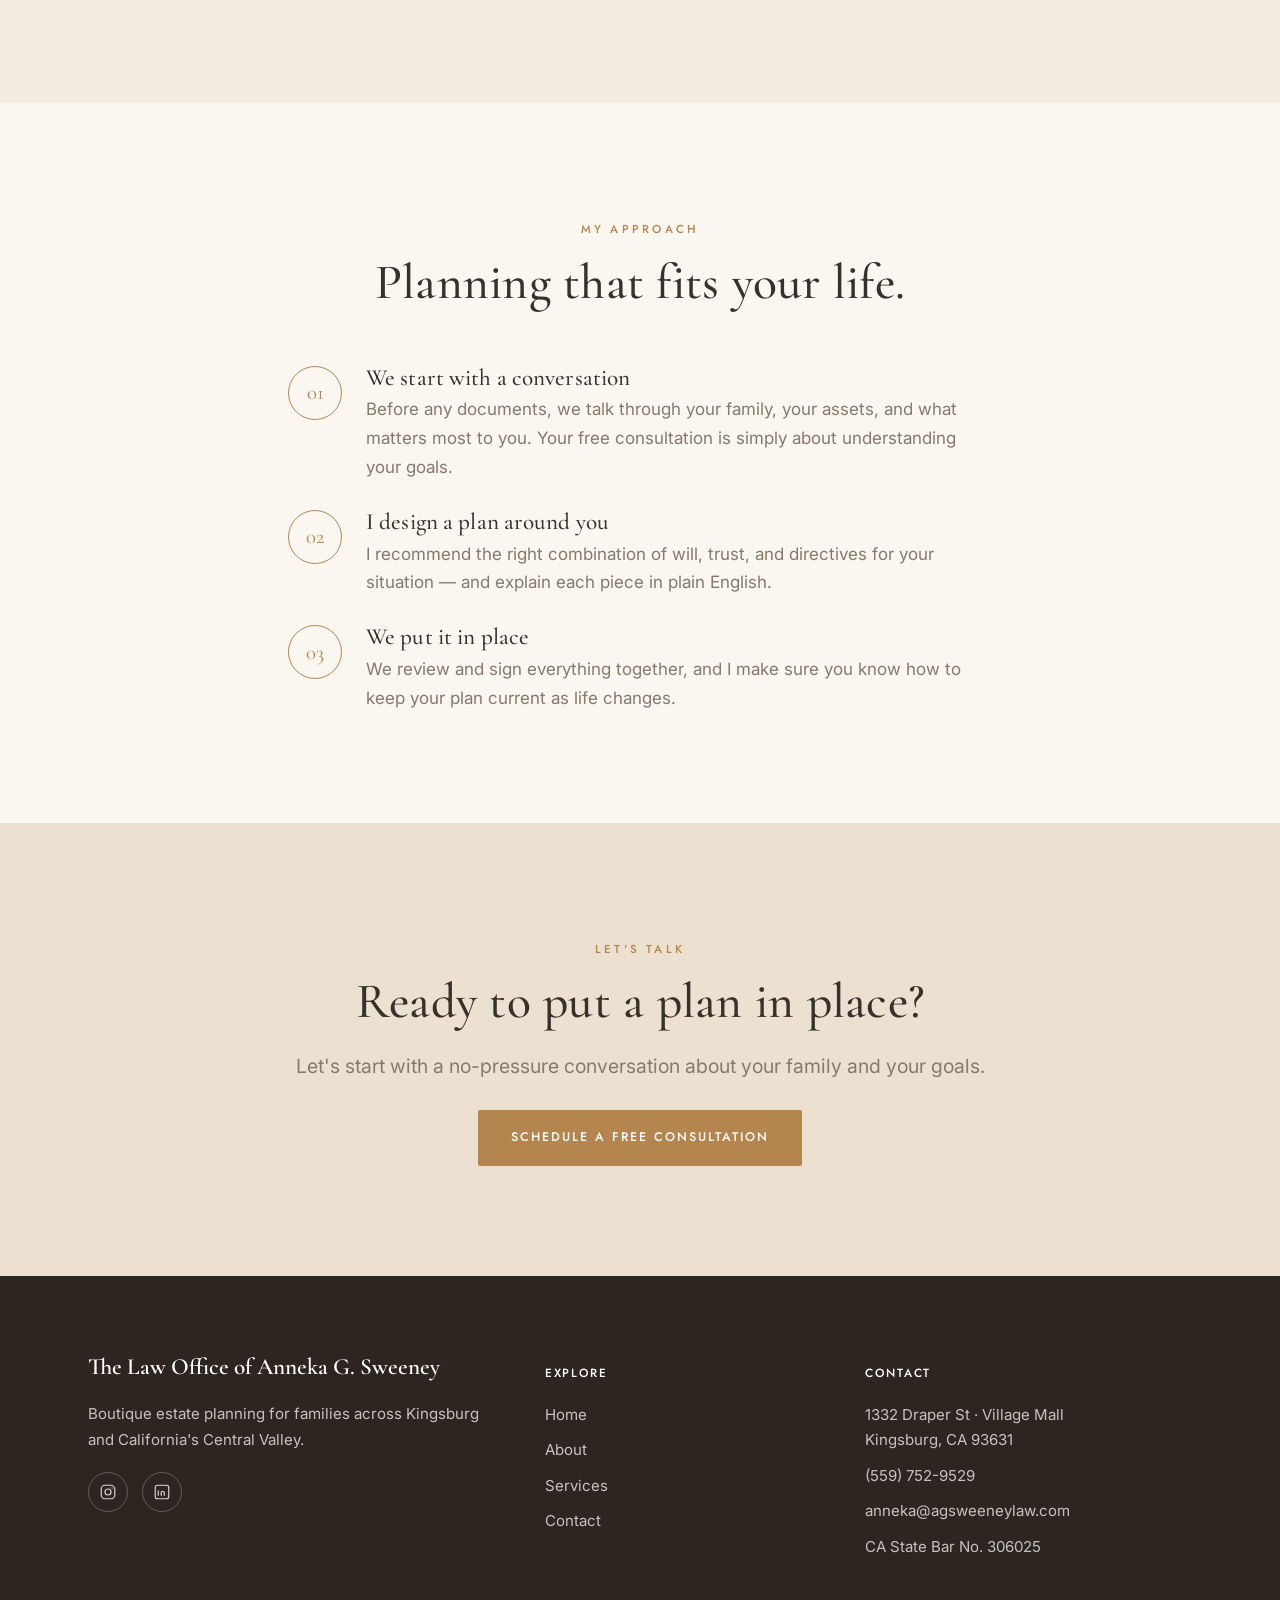
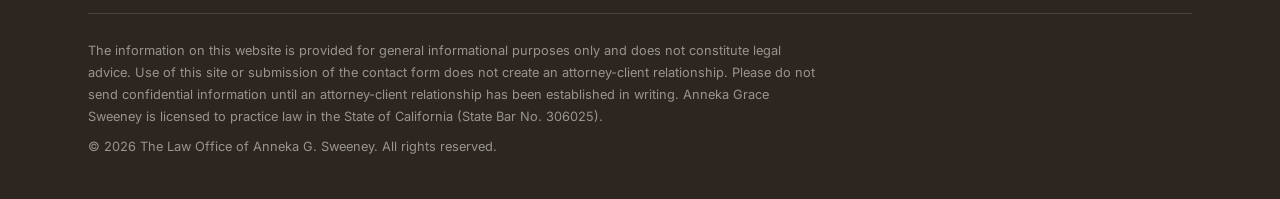
==== commit 058495dc: "Remove Facebook icon from footers (Instagram + LinkedIn remain) Co-Authored-By: Claude Opus 4.8 <nor" ====
--- a/about.html
+++ b/about.html
@@ -142,9 +142,6 @@
             <a href="https://www.linkedin.com/in/anneka-sweeney-03a51265/" target="_blank" rel="noopener" aria-label="LinkedIn">
               <svg viewBox="0 0 24 24" fill="none" stroke="currentColor" stroke-width="1.6"><rect x="3" y="3" width="18" height="18" rx="3"/><path d="M7 10v7M7 7v.01M11 17v-4a2 2 0 014 0v4"/></svg>
             </a>
-            <a href="#" target="_blank" rel="noopener" aria-label="Facebook (add URL)">
-              <svg viewBox="0 0 24 24" fill="none" stroke="currentColor" stroke-width="1.6"><path d="M14 8h2V5h-2a3 3 0 00-3 3v2H9v3h2v6h3v-6h2l1-3h-3V8a1 1 0 011-1z"/></svg>
-            </a>
           </div>
         </div>
         <div>
